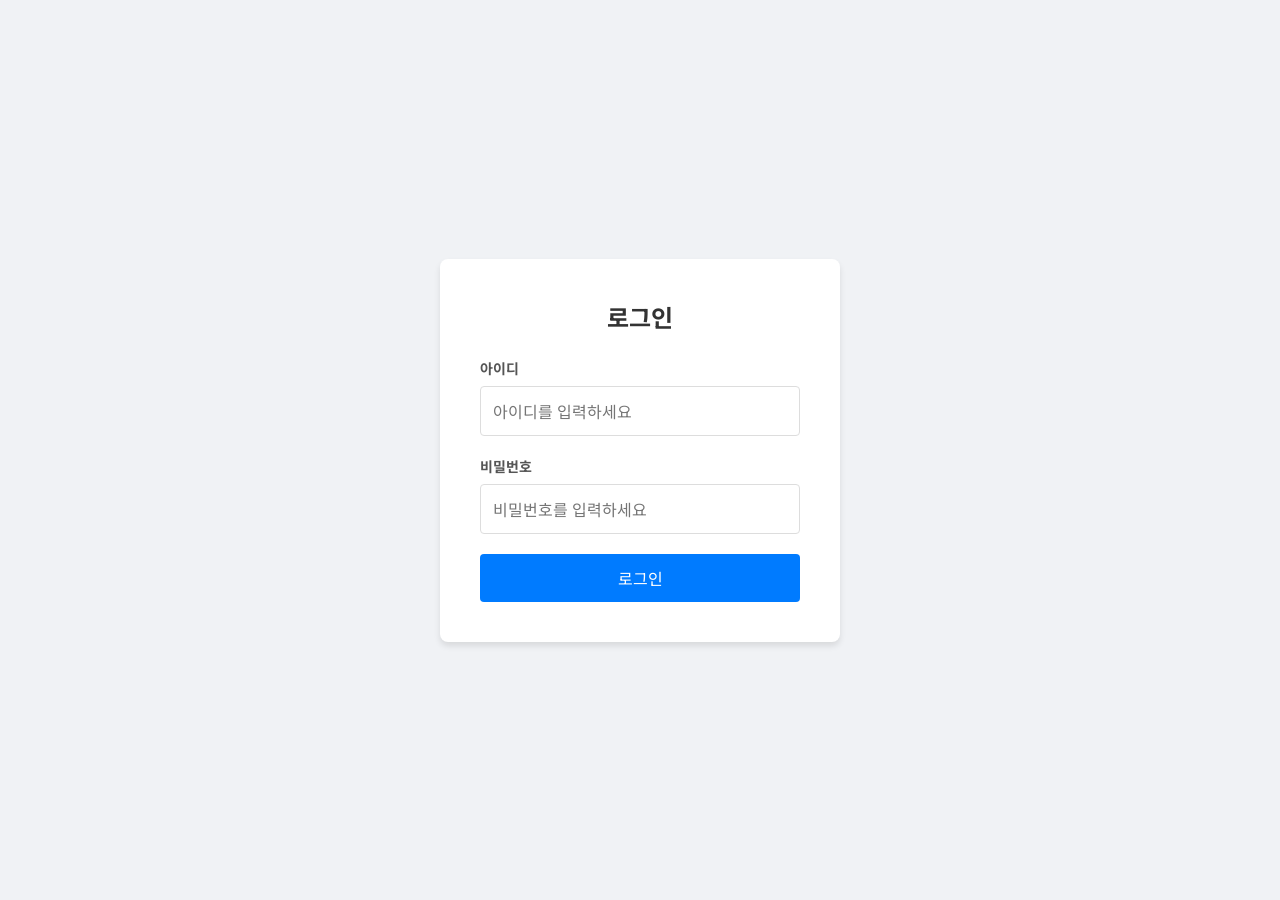
==== index.html @ 04e5f48d "feat: add login page with Korean support - Created index.html with login form structure - Added styl" ====
<!DOCTYPE html>
<html lang="ko">
<head>
    <meta charset="UTF-8">
    <meta name="viewport" content="width=device-width, initial-scale=1.0">
    <title>로그인</title>
    <link rel="preconnect" href="https://fonts.googleapis.com">
    <link rel="preconnect" href="https://fonts.gstatic.com" crossorigin>
    <link href="https://fonts.googleapis.com/css2?family=Noto+Sans+KR:wght@400;700&display=swap" rel="stylesheet">
    <link rel="stylesheet" href="style.css">
</head>
<body>
    <div class="login-container">
        <h2>로그인</h2>
        <form id="loginForm">
            <div class="input-group">
                <label for="username">아이디</label>
                <input type="text" id="username" name="username" placeholder="아이디를 입력하세요" required>
            </div>
            <div class="input-group">
                <label for="password">비밀번호</label>
                <input type="password" id="password" name="password" placeholder="비밀번호를 입력하세요" required>
            </div>
            <button type="submit" class="login-btn">로그인</button>
        </form>
    </div>
    <script src="script.js"></script>
</body>
</html>
---- style.css ----
* {
    box-sizing: border-box;
    margin: 0;
    padding: 0;
}

body {
    font-family: 'Noto Sans KR', sans-serif;
    background-color: #f0f2f5;
    display: flex;
    justify-content: center;
    align-items: center;
    height: 100vh;
}

.login-container {
    background-color: white;
    padding: 40px;
    border-radius: 8px;
    box-shadow: 0 4px 6px rgba(0, 0, 0, 0.1);
    width: 100%;
    max-width: 400px;
}

h2 {
    text-align: center;
    margin-bottom: 24px;
    color: #333;
}

.input-group {
    margin-bottom: 20px;
}

label {
    display: block;
    margin-bottom: 8px;
    color: #555;
    font-size: 14px;
    font-weight: bold;
}

input {
    width: 100%;
    padding: 12px;
    border: 1px solid #ddd;
    border-radius: 4px;
    font-size: 16px;
    transition: border-color 0.3s;
    font-family: 'Noto Sans KR', sans-serif;
}

input:focus {
    border-color: #007bff;
    outline: none;
}

.login-btn {
    width: 100%;
    padding: 12px;
    background-color: #007bff;
    color: white;
    border: none;
    border-radius: 4px;
    font-size: 16px;
    cursor: pointer;
    transition: background-color 0.3s;
    font-family: 'Noto Sans KR', sans-serif;
}

.login-btn:hover {
    background-color: #0056b3;
}
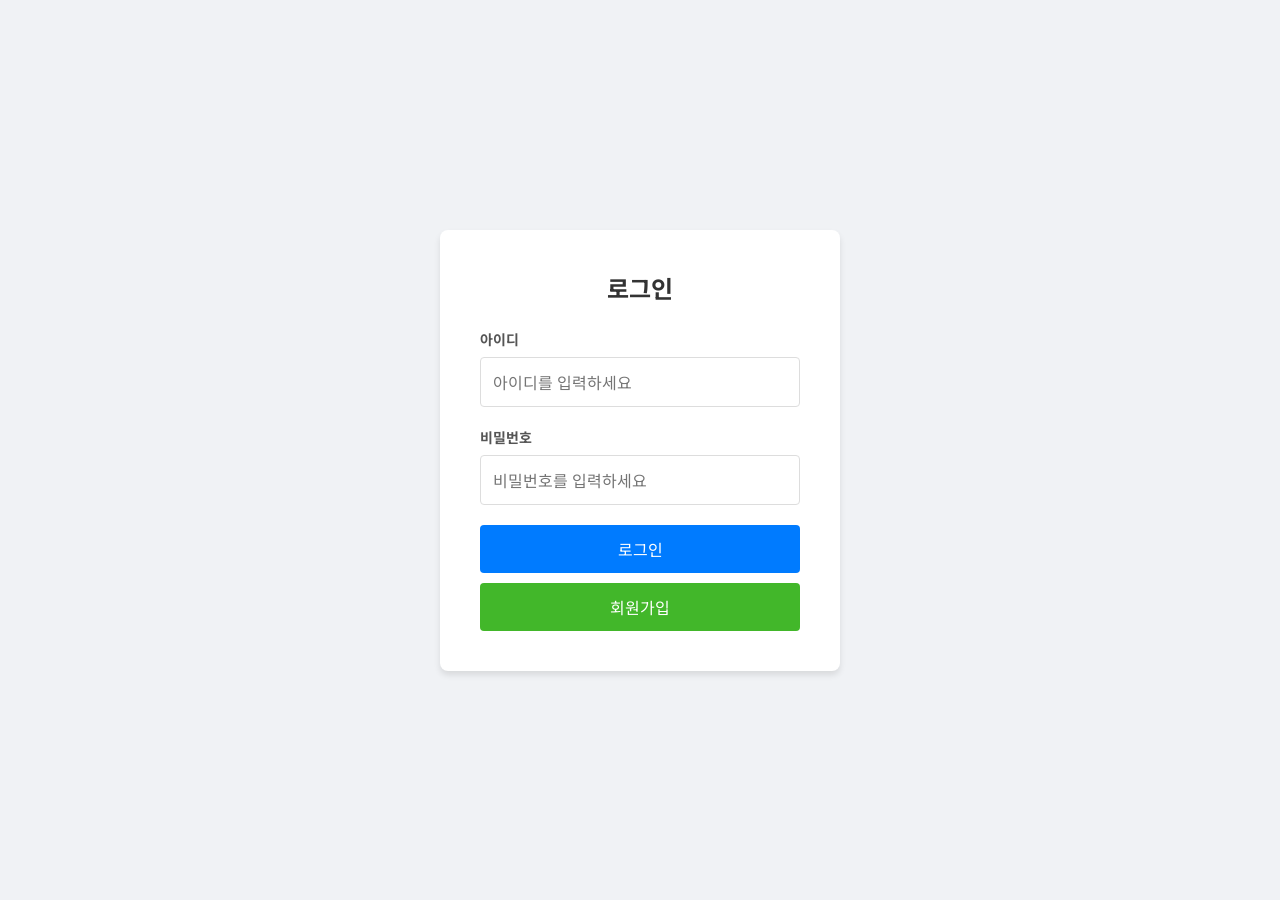
==== commit f83bd140: "feat: add sign up button to login page - Added 'Sign Up' button to index.html - Styled button in sta" ====
--- a/index.html
+++ b/index.html
@@ -7,7 +7,7 @@
     <link rel="preconnect" href="https://fonts.googleapis.com">
     <link rel="preconnect" href="https://fonts.gstatic.com" crossorigin>
     <link href="https://fonts.googleapis.com/css2?family=Noto+Sans+KR:wght@400;700&display=swap" rel="stylesheet">
-    <link rel="stylesheet" href="style.css">
+    <link rel="stylesheet" href="/static/style.css">
 </head>
 <body>
     <div class="login-container">
@@ -22,8 +22,9 @@
                 <input type="password" id="password" name="password" placeholder="비밀번호를 입력하세요" required>
             </div>
             <button type="submit" class="login-btn">로그인</button>
+            <button type="button" id="signupBtn" class="signup-btn">회원가입</button>
         </form>
     </div>
-    <script src="script.js"></script>
+    <script src="/static/script.js"></script>
 </body>
 </html>
--- a/static/style.css
+++ b/static/style.css
@@ -0,0 +1,91 @@
+* {
+    box-sizing: border-box;
+    margin: 0;
+    padding: 0;
+}
+
+body {
+    font-family: 'Noto Sans KR', sans-serif;
+    background-color: #f0f2f5;
+    display: flex;
+    justify-content: center;
+    align-items: center;
+    height: 100vh;
+}
+
+.login-container {
+    background-color: white;
+    padding: 40px;
+    border-radius: 8px;
+    box-shadow: 0 4px 6px rgba(0, 0, 0, 0.1);
+    width: 100%;
+    max-width: 400px;
+}
+
+h2 {
+    text-align: center;
+    margin-bottom: 24px;
+    color: #333;
+}
+
+.input-group {
+    margin-bottom: 20px;
+}
+
+label {
+    display: block;
+    margin-bottom: 8px;
+    color: #555;
+    font-size: 14px;
+    font-weight: bold;
+}
+
+input {
+    width: 100%;
+    padding: 12px;
+    border: 1px solid #ddd;
+    border-radius: 4px;
+    font-size: 16px;
+    transition: border-color 0.3s;
+    font-family: 'Noto Sans KR', sans-serif;
+}
+
+input:focus {
+    border-color: #007bff;
+    outline: none;
+}
+
+.login-btn {
+    width: 100%;
+    padding: 12px;
+    background-color: #007bff;
+    color: white;
+    border: none;
+    border-radius: 4px;
+    font-size: 16px;
+    cursor: pointer;
+    transition: background-color 0.3s;
+    font-family: 'Noto Sans KR', sans-serif;
+}
+
+.login-btn:hover {
+    background-color: #0056b3;
+}
+
+.signup-btn {
+    width: 100%;
+    padding: 12px;
+    background-color: #42b72a;
+    color: white;
+    border: none;
+    border-radius: 4px;
+    font-size: 16px;
+    cursor: pointer;
+    transition: background-color 0.3s;
+    font-family: 'Noto Sans KR', sans-serif;
+    margin-top: 10px;
+}
+
+.signup-btn:hover {
+    background-color: #36a420;
+}
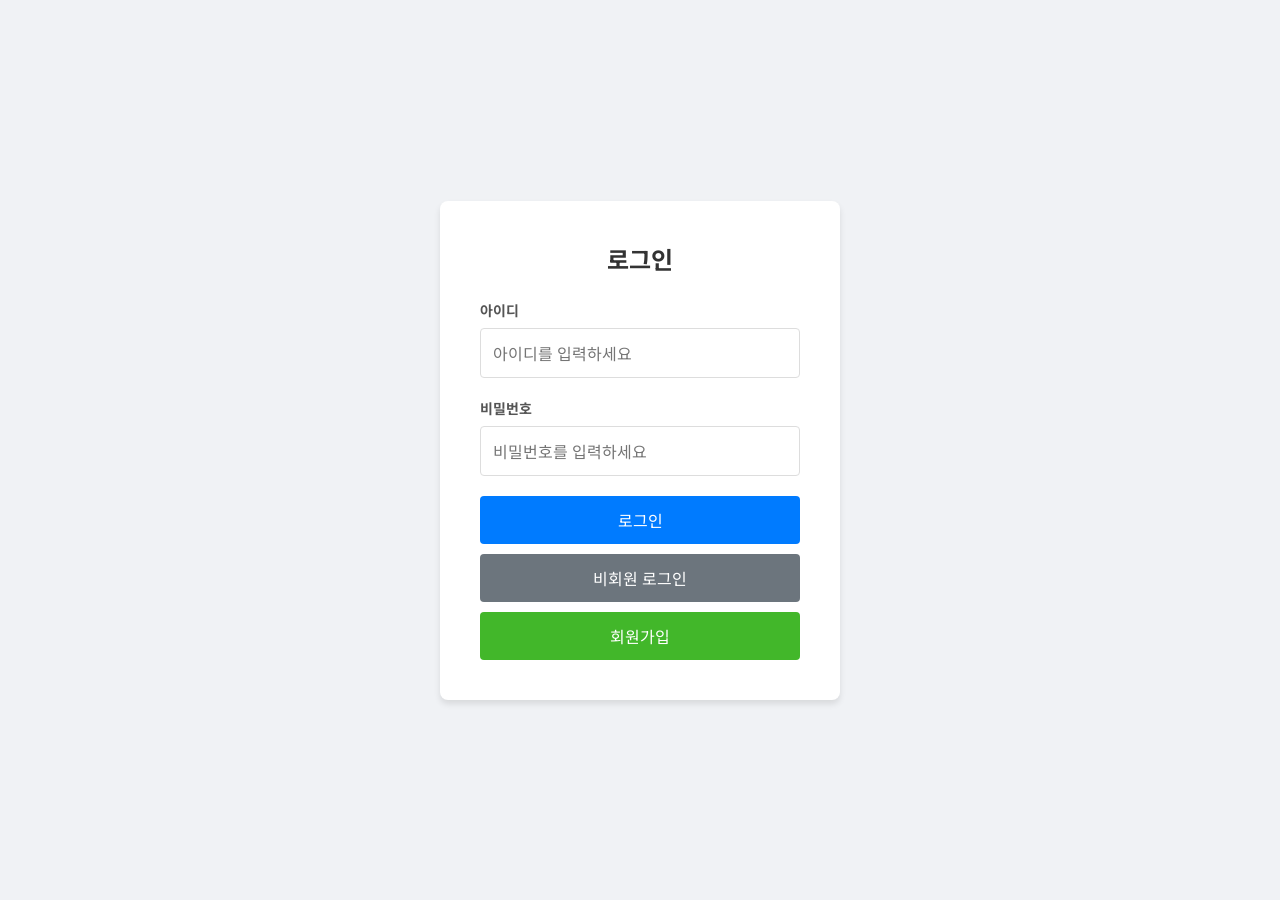
==== commit dd8dd675: "feat: add guest login button - Added 'Guest Login' button to index.html to allow bypassing authentic" ====
--- a/index.html
+++ b/index.html
@@ -7,7 +7,7 @@
     <link rel="preconnect" href="https://fonts.googleapis.com">
     <link rel="preconnect" href="https://fonts.gstatic.com" crossorigin>
     <link href="https://fonts.googleapis.com/css2?family=Noto+Sans+KR:wght@400;700&display=swap" rel="stylesheet">
-    <link rel="stylesheet" href="/static/style.css">
+    <link rel="stylesheet" href="static/style.css">
 </head>
 <body>
     <div class="login-container">
@@ -22,9 +22,10 @@
                 <input type="password" id="password" name="password" placeholder="비밀번호를 입력하세요" required>
             </div>
             <button type="submit" class="login-btn">로그인</button>
+            <button type="button" id="guestBtn" class="guest-btn">비회원 로그인</button>
             <button type="button" id="signupBtn" class="signup-btn">회원가입</button>
         </form>
     </div>
-    <script src="/static/script.js"></script>
+    <script src="static/script.js"></script>
 </body>
 </html>
--- a/static/style.css
+++ b/static/style.css
@@ -7,10 +7,15 @@
 body {
     font-family: 'Noto Sans KR', sans-serif;
     background-color: #f0f2f5;
+    /* Removed flex centering for body to allow normal flow for dashboard */
+    min-height: 100vh;
+}
+
+/* Login Page specific centering */
+body:has(.login-container) {
     display: flex;
     justify-content: center;
     align-items: center;
-    height: 100vh;
 }
 
 .login-container {
@@ -40,7 +45,7 @@
     font-weight: bold;
 }
 
-input {
+input, textarea {
     width: 100%;
     padding: 12px;
     border: 1px solid #ddd;
@@ -50,12 +55,12 @@
     font-family: 'Noto Sans KR', sans-serif;
 }
 
-input:focus {
+input:focus, textarea:focus {
     border-color: #007bff;
     outline: none;
 }
 
-.login-btn {
+.login-btn, .submit-btn {
     width: 100%;
     padding: 12px;
     background-color: #007bff;
@@ -68,8 +73,26 @@
     font-family: 'Noto Sans KR', sans-serif;
 }
 
-.login-btn:hover {
+.login-btn:hover, .submit-btn:hover {
     background-color: #0056b3;
+}
+
+.guest-btn {
+    width: 100%;
+    padding: 12px;
+    background-color: #6c757d;
+    color: white;
+    border: none;
+    border-radius: 4px;
+    font-size: 16px;
+    cursor: pointer;
+    transition: background-color 0.3s;
+    font-family: 'Noto Sans KR', sans-serif;
+    margin-top: 10px;
+}
+
+.guest-btn:hover {
+    background-color: #5a6268;
 }
 
 .signup-btn {
@@ -89,3 +112,68 @@
 .signup-btn:hover {
     background-color: #36a420;
 }
+
+/* Dashboard Styles */
+.dashboard-container {
+    max-width: 1000px;
+    margin: 40px auto;
+    padding: 20px;
+    background-color: white;
+    border-radius: 8px;
+    box-shadow: 0 4px 6px rgba(0, 0, 0, 0.1);
+}
+
+header {
+    text-align: center;
+    margin-bottom: 40px;
+    border-bottom: 2px solid #f0f2f5;
+    padding-bottom: 20px;
+}
+
+header h1 {
+    color: #007bff;
+    margin-bottom: 10px;
+}
+
+section {
+    margin-bottom: 40px;
+}
+
+section h3 {
+    margin-bottom: 20px;
+    color: #333;
+    border-left: 4px solid #007bff;
+    padding-left: 10px;
+}
+
+.form-grid {
+    display: grid;
+    grid-template-columns: 1fr 1fr;
+    gap: 20px;
+}
+
+.table-container {
+    overflow-x: auto;
+}
+
+table {
+    width: 100%;
+    border-collapse: collapse;
+    margin-top: 10px;
+}
+
+th, td {
+    padding: 12px;
+    text-align: left;
+    border-bottom: 1px solid #ddd;
+}
+
+th {
+    background-color: #f8f9fa;
+    font-weight: bold;
+    color: #555;
+}
+
+tr:hover {
+    background-color: #f5f5f5;
+}
